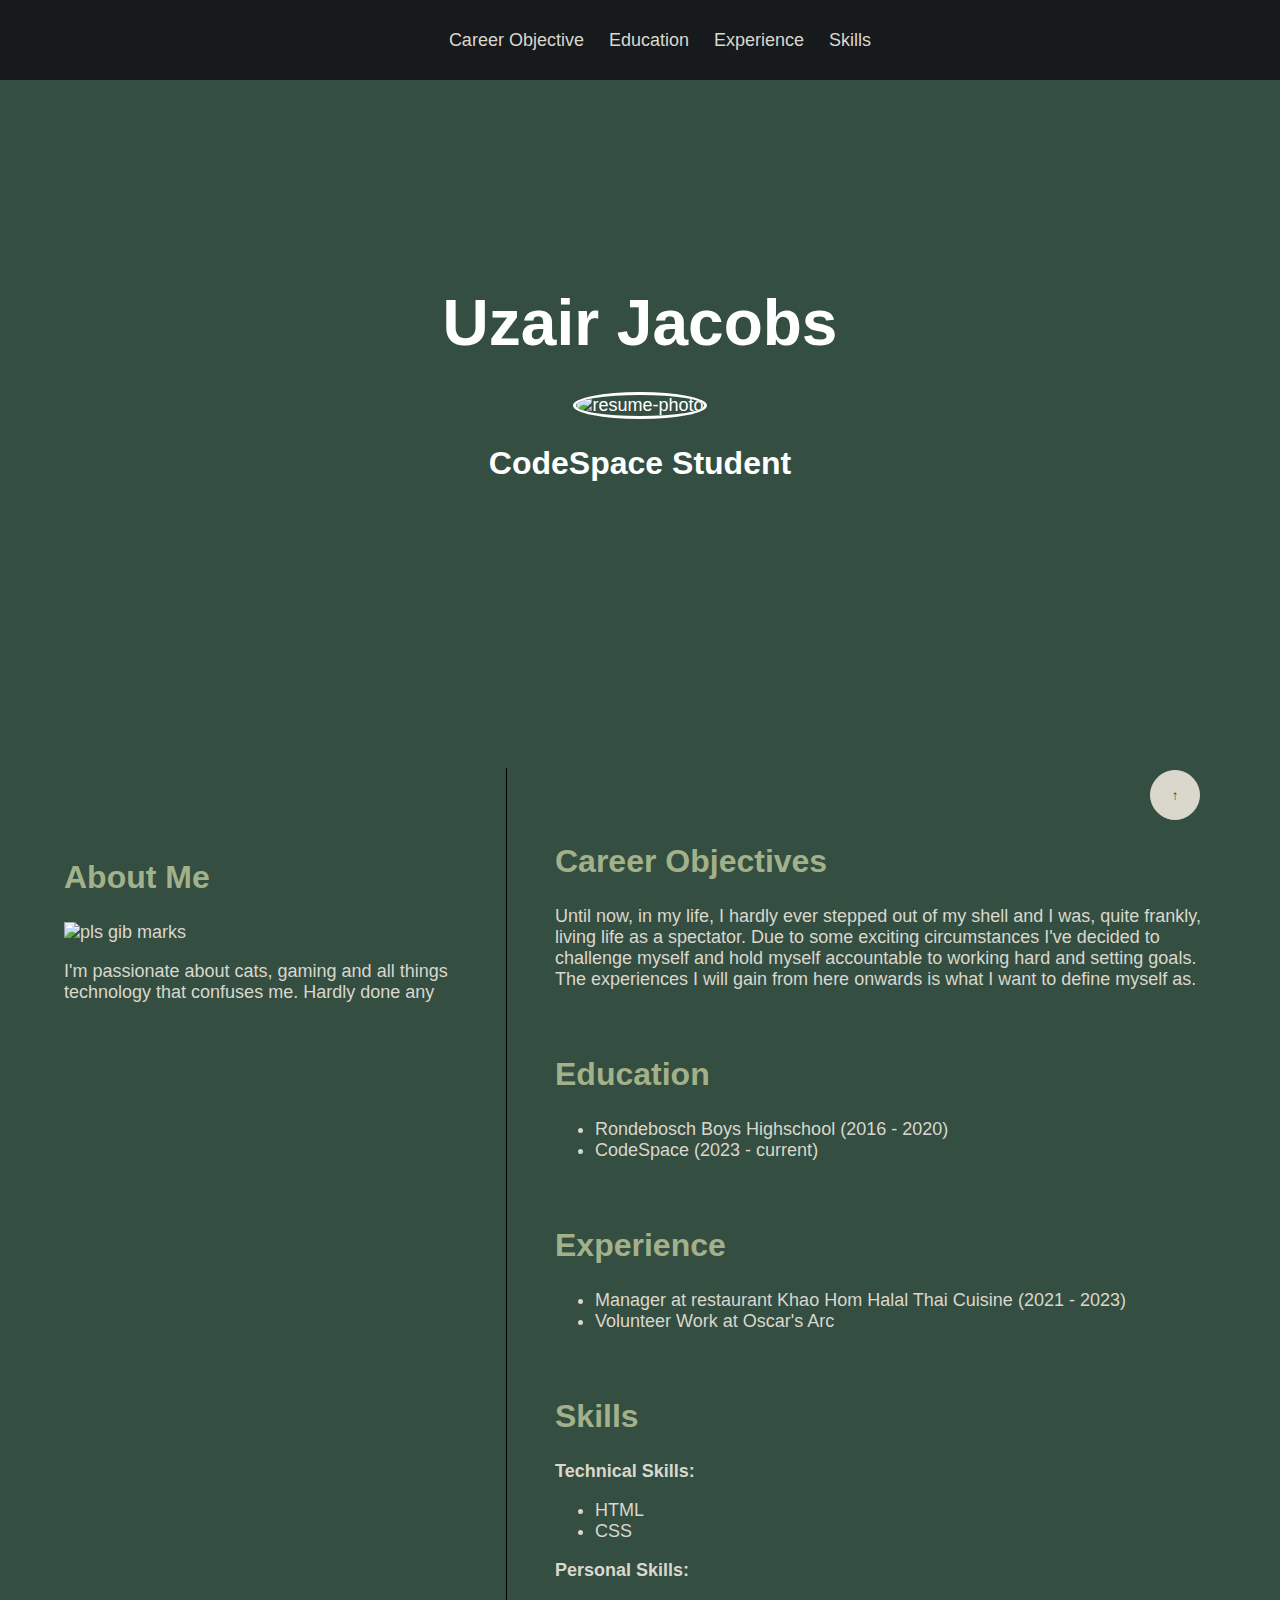
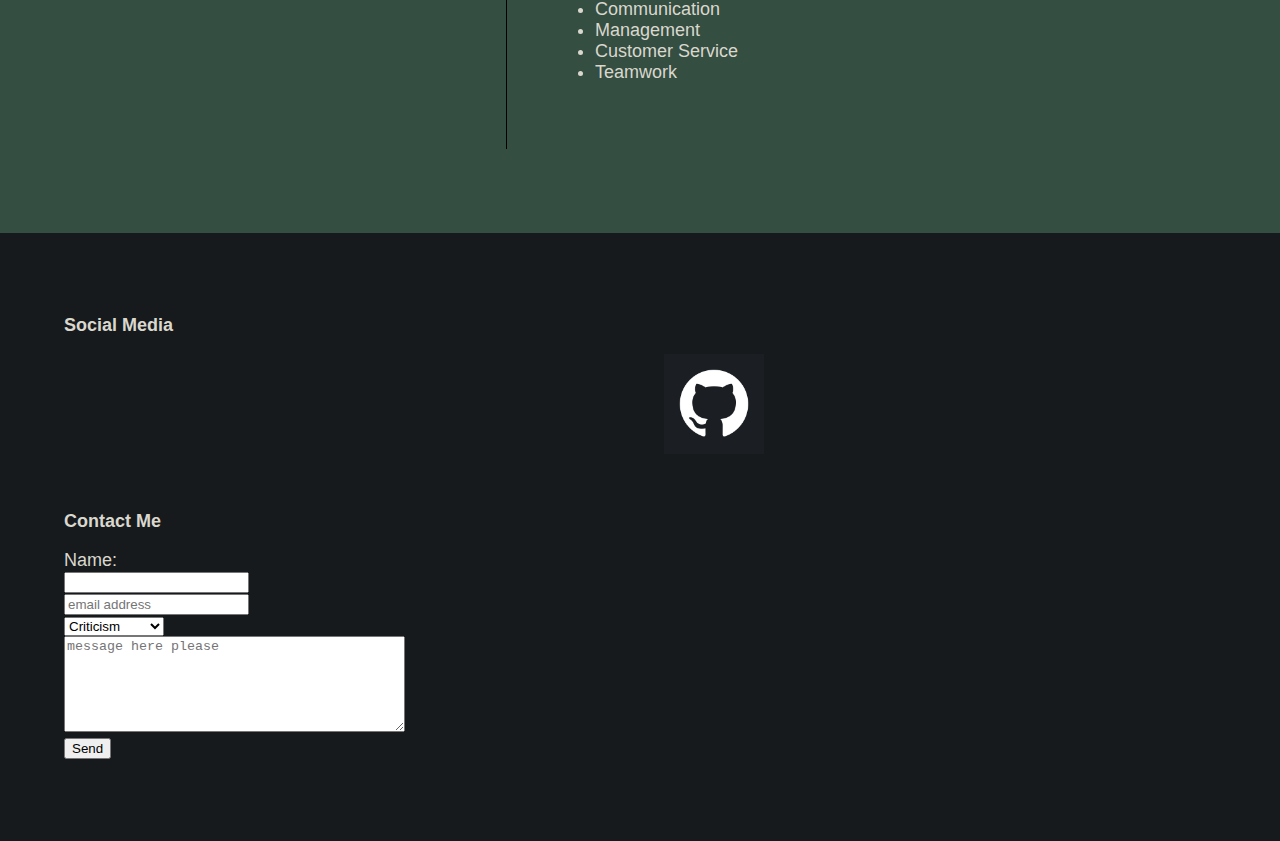
==== index.html @ 10acf21e "adjusted forms to fit rubric" ====
<!DOCTYPE html>
<html>
  <head>
    <title>Uzair's Resume</title>
    <link rel="stylesheet" href="css\style..css" />
    <link rel="icon" href="images/favicon.ico" type="image/x-icon" />
  </head>
  <body>
    <nav id="navbar">
      <ul>
        <li><a class="nav-link" href="#career">Career Objective</a></li>
        <li><a class="nav-link" href="#education">Education</a></li>
        <li><a class="nav-link" href="#experience">Experience</a></li>
        <li><a class="nav-link" href="#skills">Skills</a></li>
      </ul>
    </nav>
    <section class="hero">
      <div class="hero-inner">
        <h1>Uzair Jacobs</h1>

        <img
          src="images\resume-img-small.jpeg"
          alt="resume-photo"
          class="resume-image"
        />

        <h2>CodeSpace Student</h2>
      </div>
    </section>

    <a id="back-to-top" href="#top">
      <button>&uarr;</button>
    </a>

    <main class="main-body">
      <section class="box introduction">
        <h2>About Me</h2>
        <img src="images\coding-support-buddy.jpg" alt="pls gib marks" />
        <p>
          I'm passionate about cats, gaming and all things technology that
          confuses me. Hardly done any
        </p>
        <p></p>
      </section>

      <br />

      <div class="box content">
        <section>
          <h2 id="career">Career Objectives</h2>
          <p>
            Until now, in my life, I hardly ever stepped out of my shell and I
            was, quite frankly, living life as a spectator. Due to some exciting
            circumstances I've decided to challenge myself and hold myself
            accountable to working hard and setting goals. The experiences I
            will gain from here onwards is what I want to define myself as.
          </p>
        </section>

        <br />

        <section>
          <h2 id="education">Education</h2>
          <ul>
            <li>Rondebosch Boys Highschool (2016 - 2020)</li>
            <li>CodeSpace (2023 - current)</li>
          </ul>
        </section>

        <br />

        <section>
          <h2 id="experience">Experience</h2>
          <ul>
            <li>
              Manager at restaurant Khao Hom Halal Thai Cuisine (2021 - 2023)
            </li>
            <li>Volunteer Work at Oscar's Arc</li>
          </ul>
        </section>

        <br />

        <section>
          <h2 id="skills">Skills</h2>
          <h3>Technical Skills:</h3>
          <div>
            <ul>
              <li>HTML</li>
              <li>CSS</li>
            </ul>
          </div>
          <h3>Personal Skills:</h3>
          <div></div>
          <ul>
            <li>Communication</li>
            <li>Management</li>
            <li>Customer Service</li>
            <li>Teamwork</li>
          </ul>
        </section>
      </div>
    </main>

    <br />

    <footer>
      <h3>Social Media</h3>
      <section class="social">
        <a
          class="logo-linkedin"
          href="https://www.linkedin.com/in/uzair-jacobs-77336124b"
          target="_blank"
        ></a>
        <a
          class="logo-github"
          href="https://github.com/uzairjacobs"
          target="_blank"
        ></a>
      </section>

      <br />

      <h3>Contact Me</h3>
      <section>
        <form
          action="https://formsubmit.co/uzair.jac23@gmail.com"
          method="post"
          label
          for="name"
        >
          Name:<br />
          <input type="text" name="_name" class="text-box" />
          <br />
          

          <input
            type="email"
            name="email"
            class="text-box"
            placeholder="email address"
          />

          <br />

          <select name="_subject" class="text-box">
            <option value="Criticism">Criticism</option>
            <option value="Compliments">Compliments</option>
          </select>

          <br />

          <textarea
            name="message"
            class="text-box"
            cols="40"
            rows="6"
            placeholder="message here please"
          ></textarea>

          <br />

          <input class="submit" type="submit" value="Send" />
        </form>
      </section>
    </footer>
  </body>
</html>
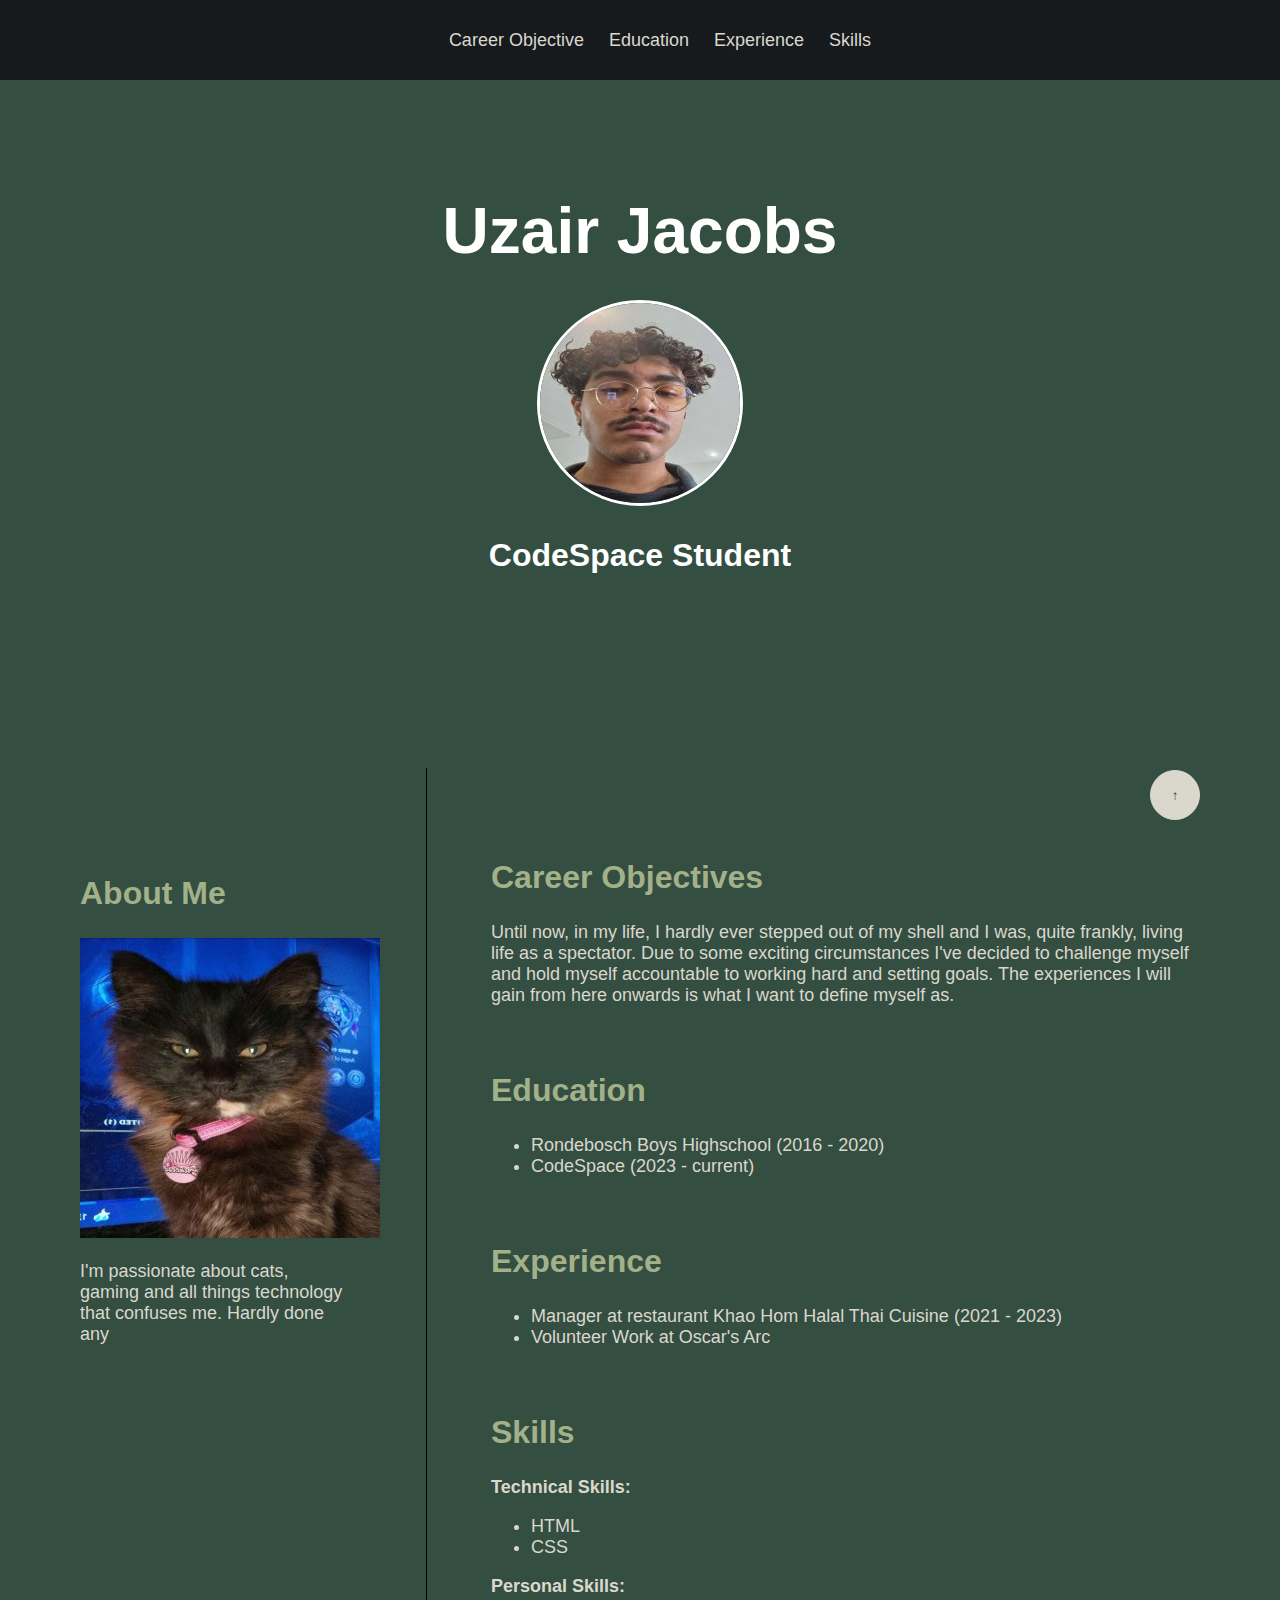
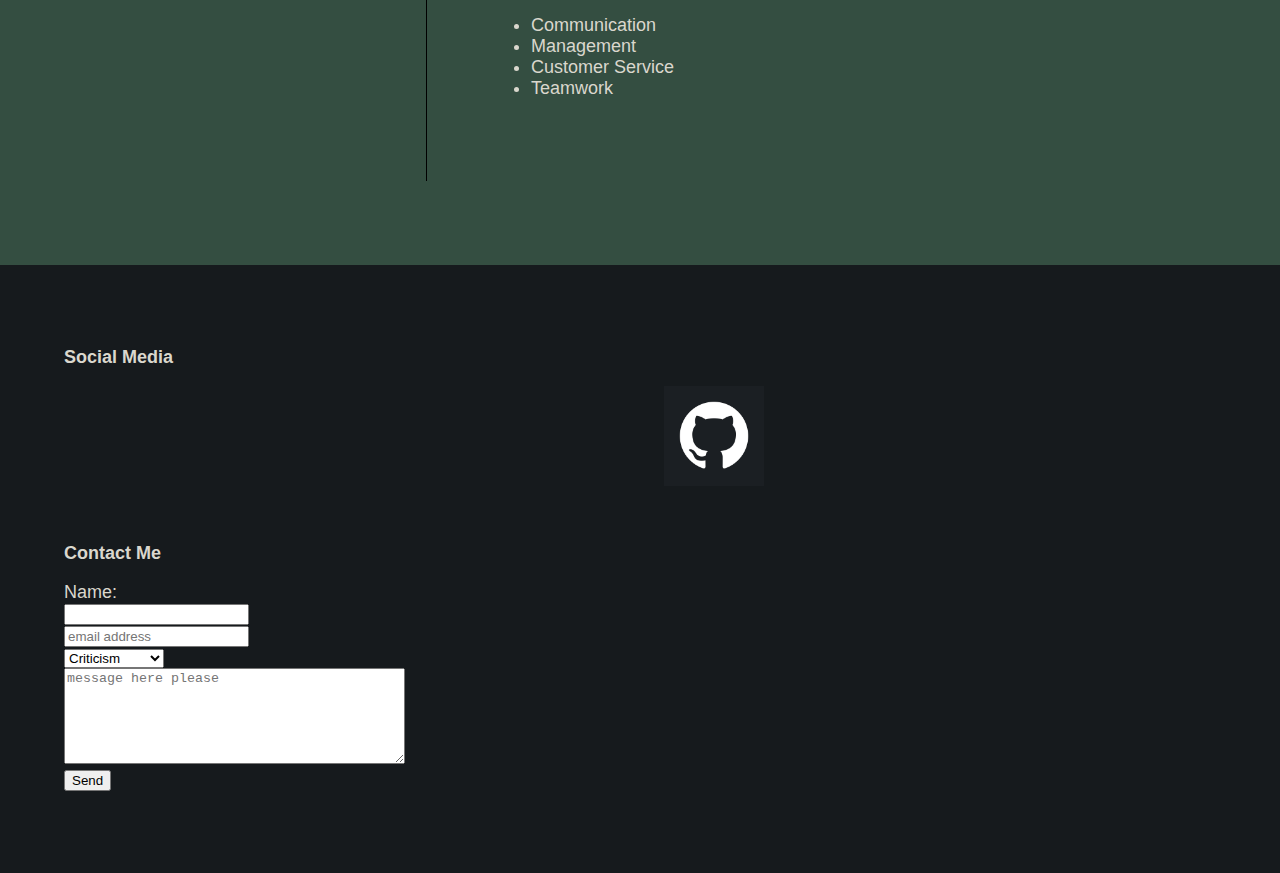
==== commit 5c1b539b: "added responsive images" ====
--- a/index.html
+++ b/index.html
@@ -19,7 +19,7 @@
         <h1>Uzair Jacobs</h1>
 
         <img
-          src="images\resume-img-small.jpeg"
+          src="images\resume-img.jpeg"
           alt="resume-photo"
           class="resume-image"
         />
@@ -35,7 +35,14 @@
     <main class="main-body">
       <section class="box introduction">
         <h2>About Me</h2>
-        <img src="images\coding-support-buddy.jpg" alt="pls gib marks" />
+        <div id="cat-images">
+          <picture>
+           <source srcset="./images\cola.jpg" media="(max-width: 600px)">
+           <source srcset="./images\cola-garden.jpg" media="(max-width:992px)">
+           <img src="images\cola-stare.jpg" alt="pls gib marks" />
+  
+          </picture>
+        </div>
         <p>
           I'm passionate about cats, gaming and all things technology that
           confuses me. Hardly done any
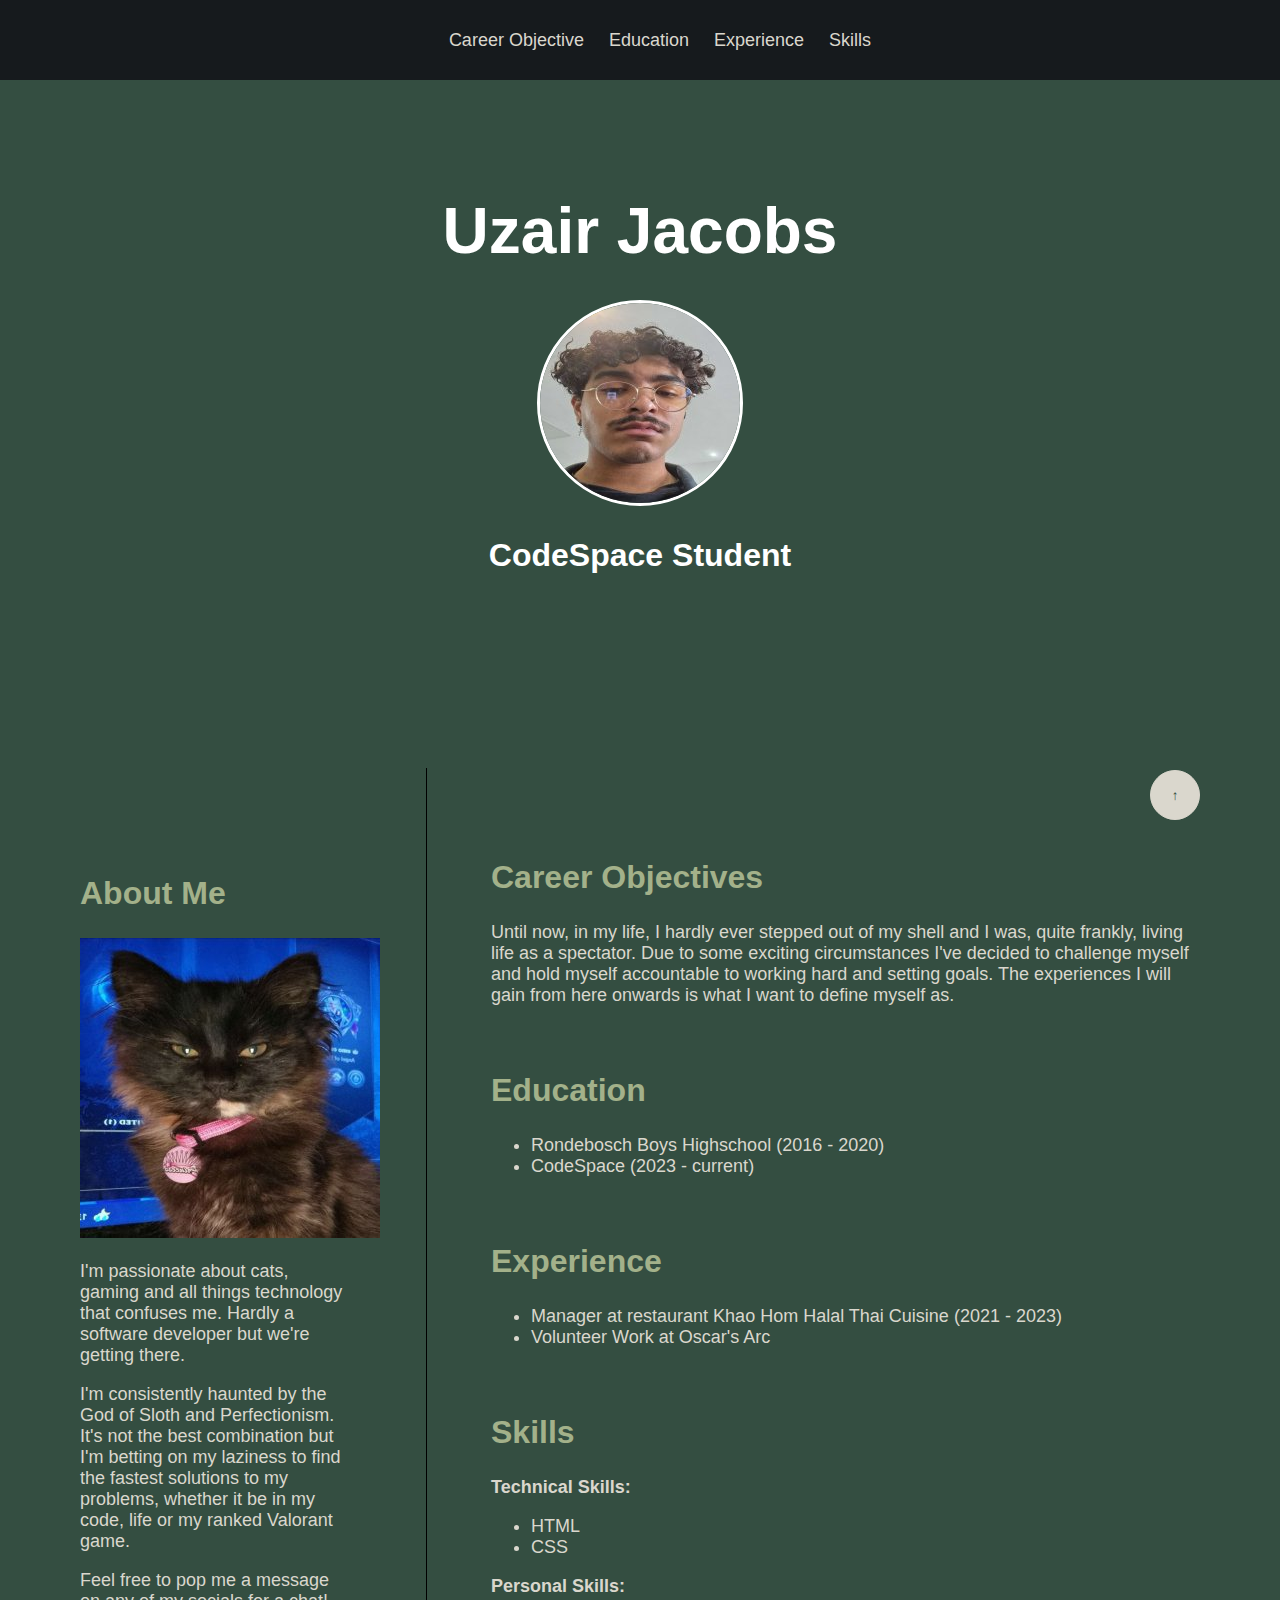
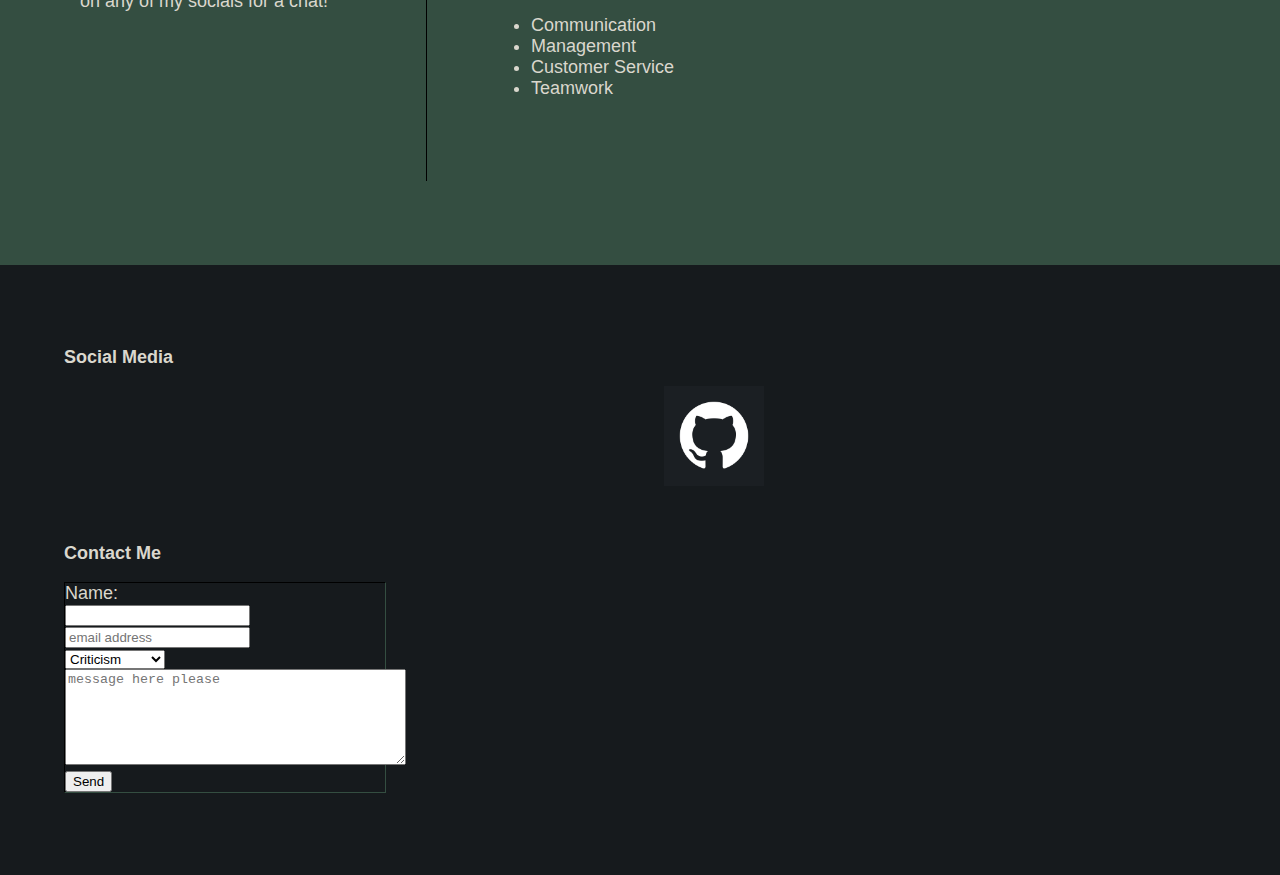
==== commit 05071e2a: "fixed image naming convention" ====
--- a/index.html
+++ b/index.html
@@ -37,18 +37,22 @@
         <h2>About Me</h2>
         <div id="cat-images">
           <picture>
-           <source srcset="./images\cola.jpg" media="(max-width: 600px)">
-           <source srcset="./images\cola-garden.jpg" media="(max-width:992px)">
-           <img src="images\cola-stare.jpg" alt="pls gib marks" />
+           <source srcset="./images\cola.jpeg" media="(max-width: 767px)">
+           <source srcset="./images\cola-garden.jpeg" media="(max-width:1023px)">
+           <img src="images\cola-stare.jpeg" alt="pls gib marks" />
   
           </picture>
         </div>
         <p>
           I'm passionate about cats, gaming and all things technology that
-          confuses me. Hardly done any
+          confuses me. Hardly a software developer but we're getting there.
         </p>
-        <p></p>
+        <p>I'm consistently haunted by the God of Sloth and Perfectionism. It's not the best combination but I'm betting on my laziness to find the fastest solutions to my problems, whether it be in my code, life or my ranked Valorant game. </p>
+        <p>Feel free to pop me a message on any of my socials for a chat!</p>
+    
+    
       </section>
+
 
       <br />
 
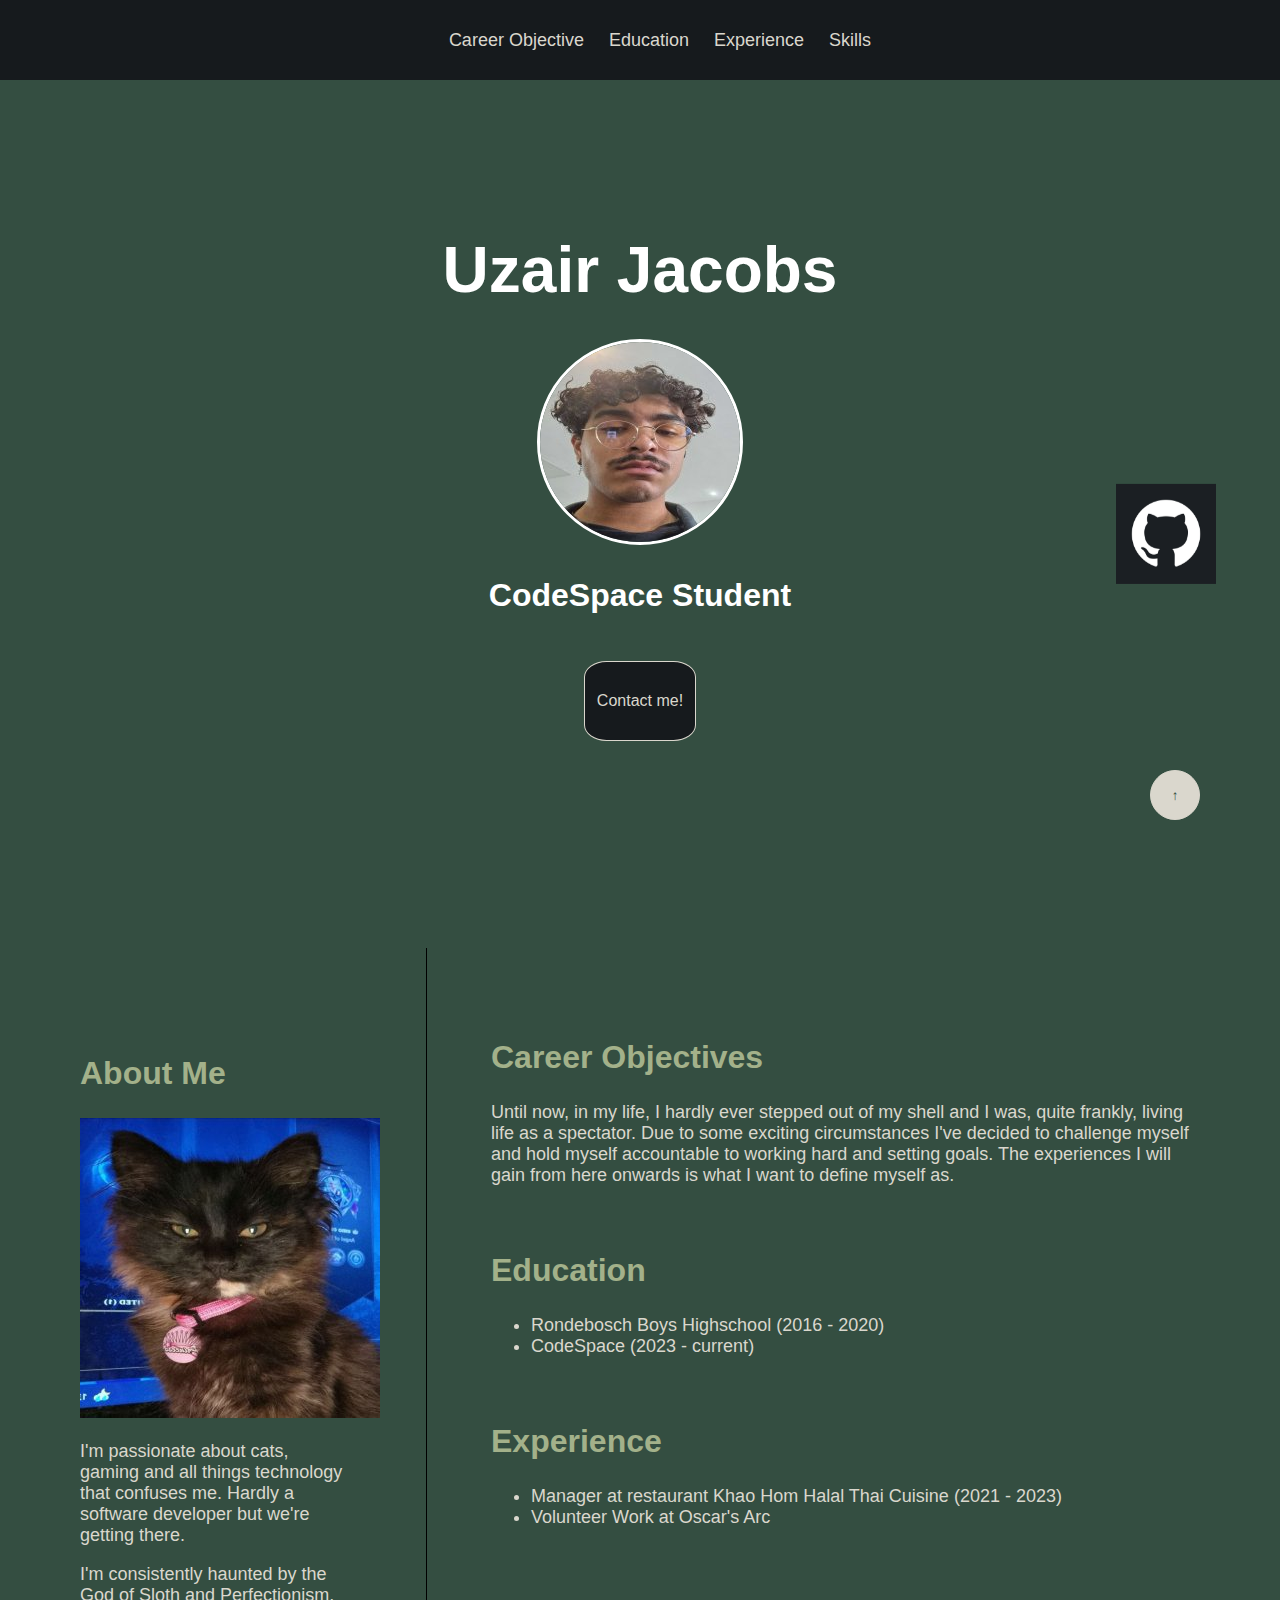
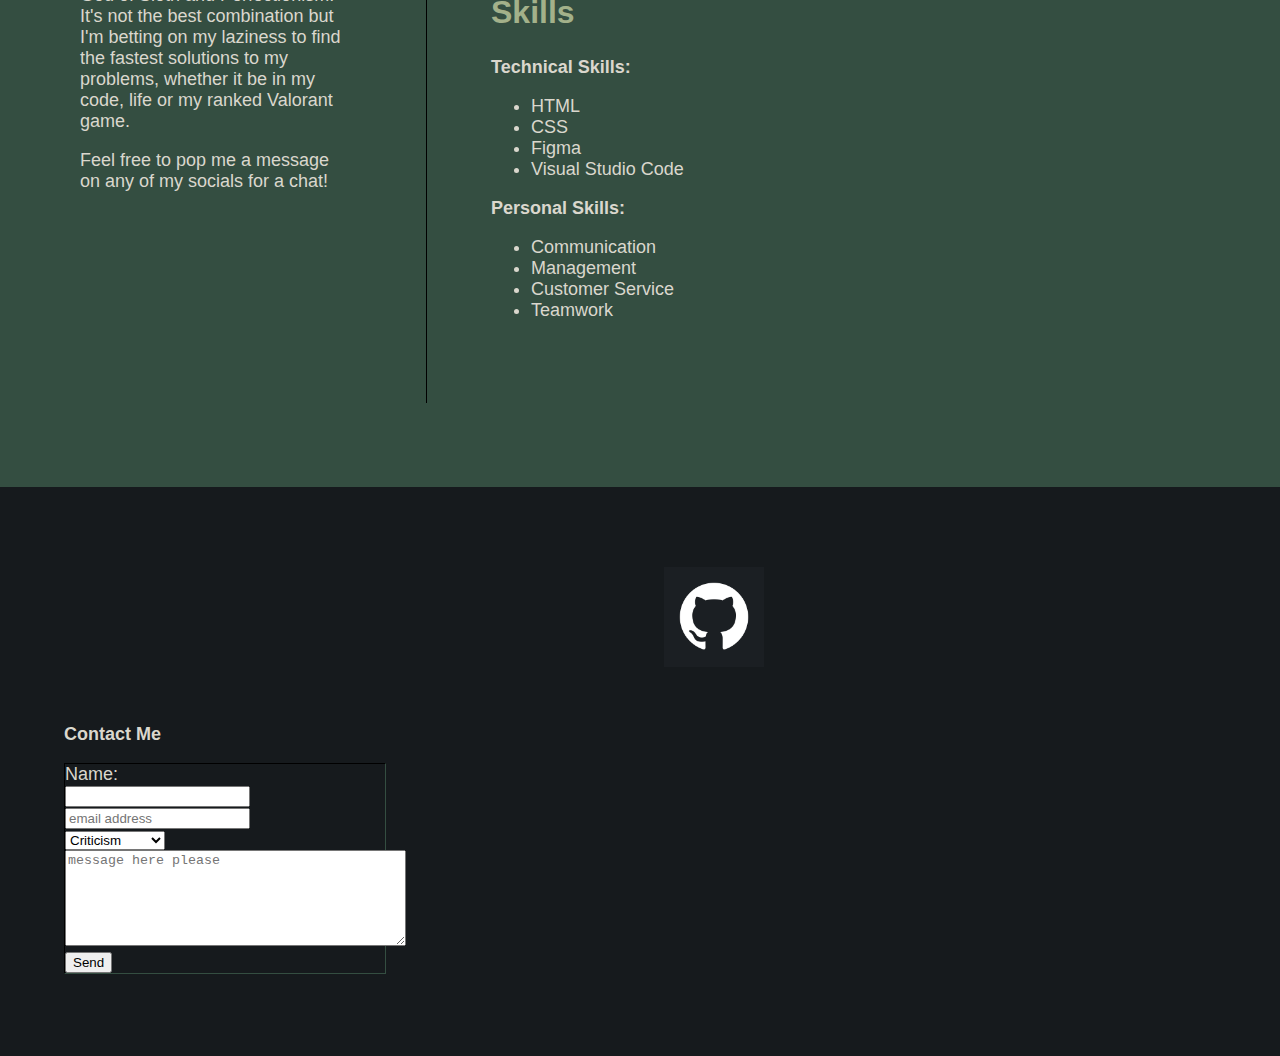
==== commit 00048258: "added links to footer" ====
--- a/index.html
+++ b/index.html
@@ -25,6 +25,23 @@
         />
 
         <h2>CodeSpace Student</h2>
+        <br />
+
+        <a id="to-contact-section" href="#contact">
+          <button>Contact me!</button>
+        </a>
+        <section class="social">
+          <a
+            class="logo-linkedin"
+            href="https://www.linkedin.com/in/uzair-jacobs-77336124b"
+            target="_blank"
+          ></a>
+          <a
+            class="logo-github"
+            href="https://github.com/uzairjacobs"
+            target="_blank"
+          ></a>
+        </section>
       </div>
     </section>
 
@@ -37,22 +54,26 @@
         <h2>About Me</h2>
         <div id="cat-images">
           <picture>
-           <source srcset="./images\cola.jpeg" media="(max-width: 767px)">
-           <source srcset="./images\cola-garden.jpeg" media="(max-width:1023px)">
-           <img src="images\cola-stare.jpeg" alt="pls gib marks" />
-  
+            <source srcset="./images\cola.jpeg" media="(max-width: 767px)" />
+            <source
+              srcset="./images\cola-garden.jpeg"
+              media="(max-width:1023px)"
+            />
+            <img src="images\cola-stare.jpeg" alt="pls gib marks" />
           </picture>
         </div>
         <p>
           I'm passionate about cats, gaming and all things technology that
           confuses me. Hardly a software developer but we're getting there.
         </p>
-        <p>I'm consistently haunted by the God of Sloth and Perfectionism. It's not the best combination but I'm betting on my laziness to find the fastest solutions to my problems, whether it be in my code, life or my ranked Valorant game. </p>
+        <p>
+          I'm consistently haunted by the God of Sloth and Perfectionism. It's
+          not the best combination but I'm betting on my laziness to find the
+          fastest solutions to my problems, whether it be in my code, life or my
+          ranked Valorant game.
+        </p>
         <p>Feel free to pop me a message on any of my socials for a chat!</p>
-    
-    
       </section>
-
 
       <br />
 
@@ -99,6 +120,8 @@
             <ul>
               <li>HTML</li>
               <li>CSS</li>
+              <li>Figma</li>
+              <li>Visual Studio Code</li>
             </ul>
           </div>
           <h3>Personal Skills:</h3>
@@ -116,8 +139,7 @@
     <br />
 
     <footer>
-      <h3>Social Media</h3>
-      <section class="social">
+      <section class="bottom-social">
         <a
           class="logo-linkedin"
           href="https://www.linkedin.com/in/uzair-jacobs-77336124b"
@@ -129,10 +151,9 @@
           target="_blank"
         ></a>
       </section>
-
       <br />
 
-      <h3>Contact Me</h3>
+      <h3 id="contact">Contact Me</h3>
       <section>
         <form
           action="https://formsubmit.co/uzair.jac23@gmail.com"
@@ -143,7 +164,6 @@
           Name:<br />
           <input type="text" name="_name" class="text-box" />
           <br />
-          
 
           <input
             type="email"
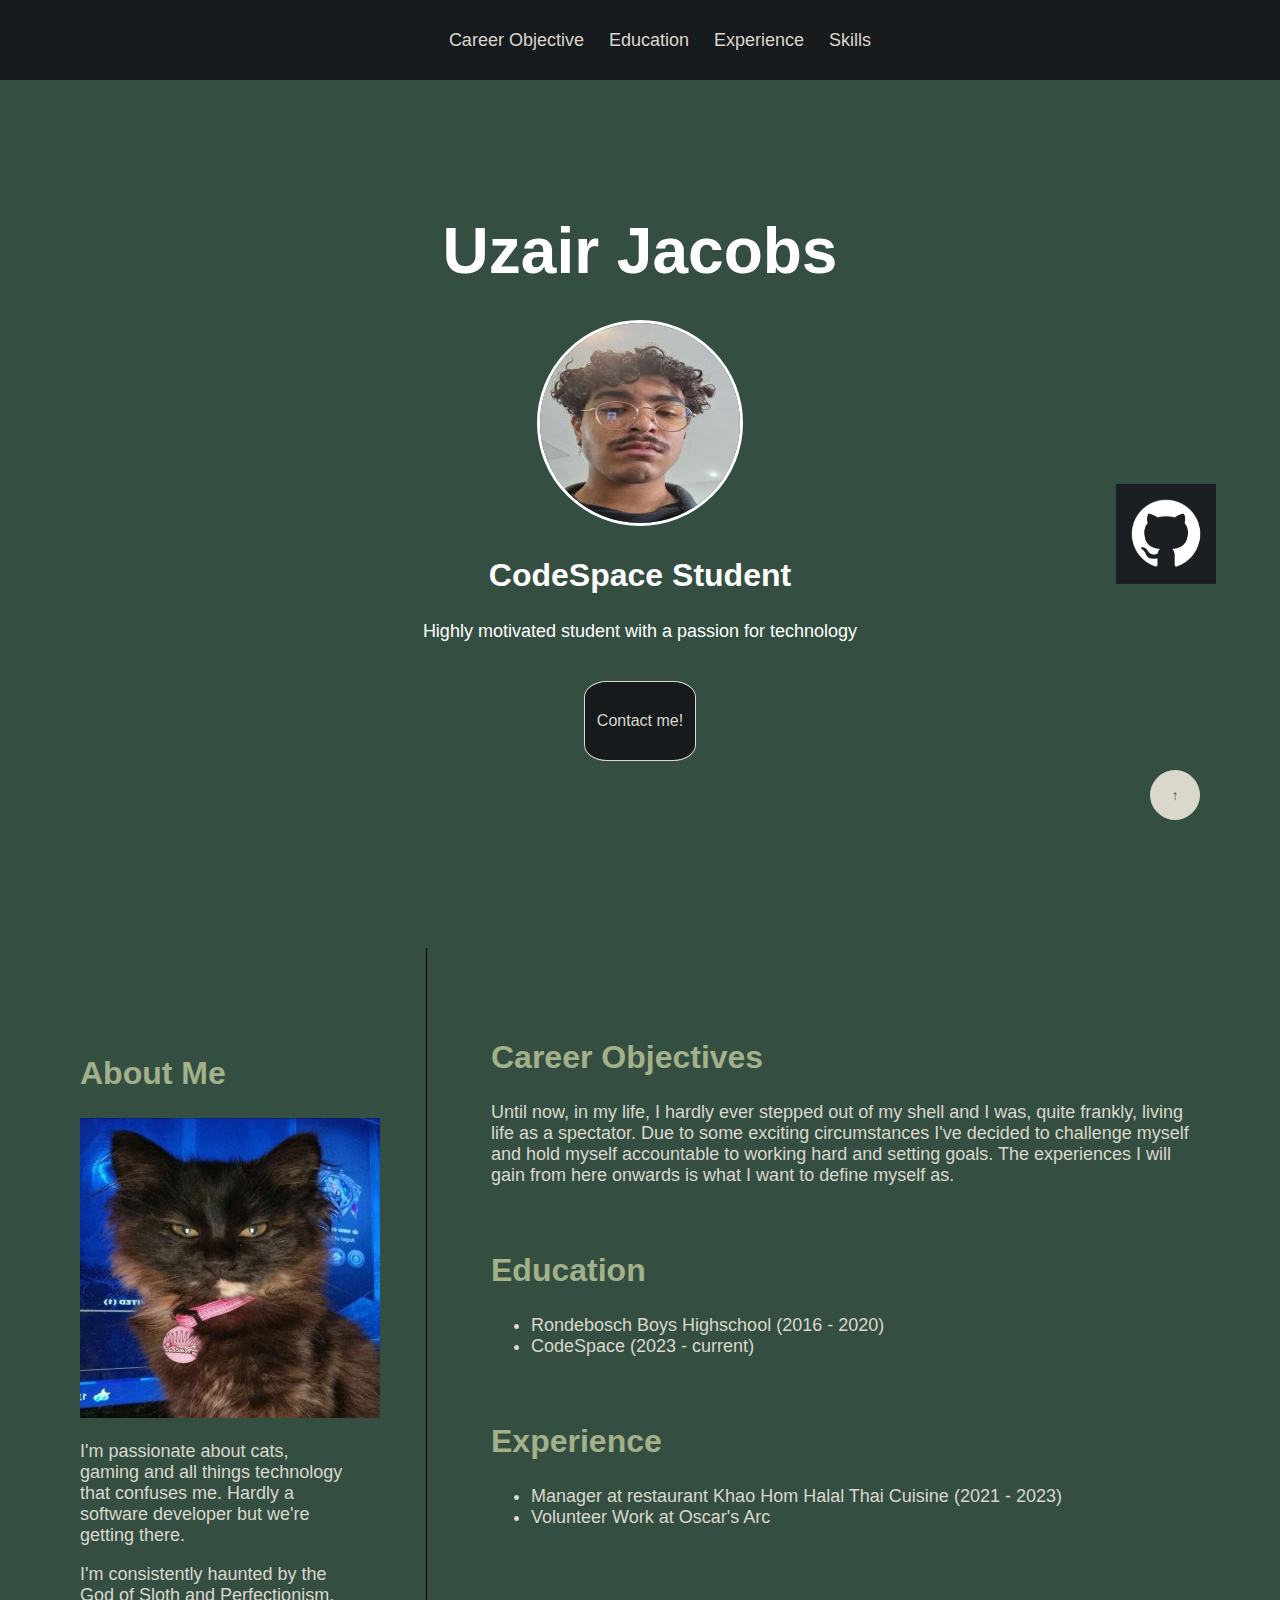
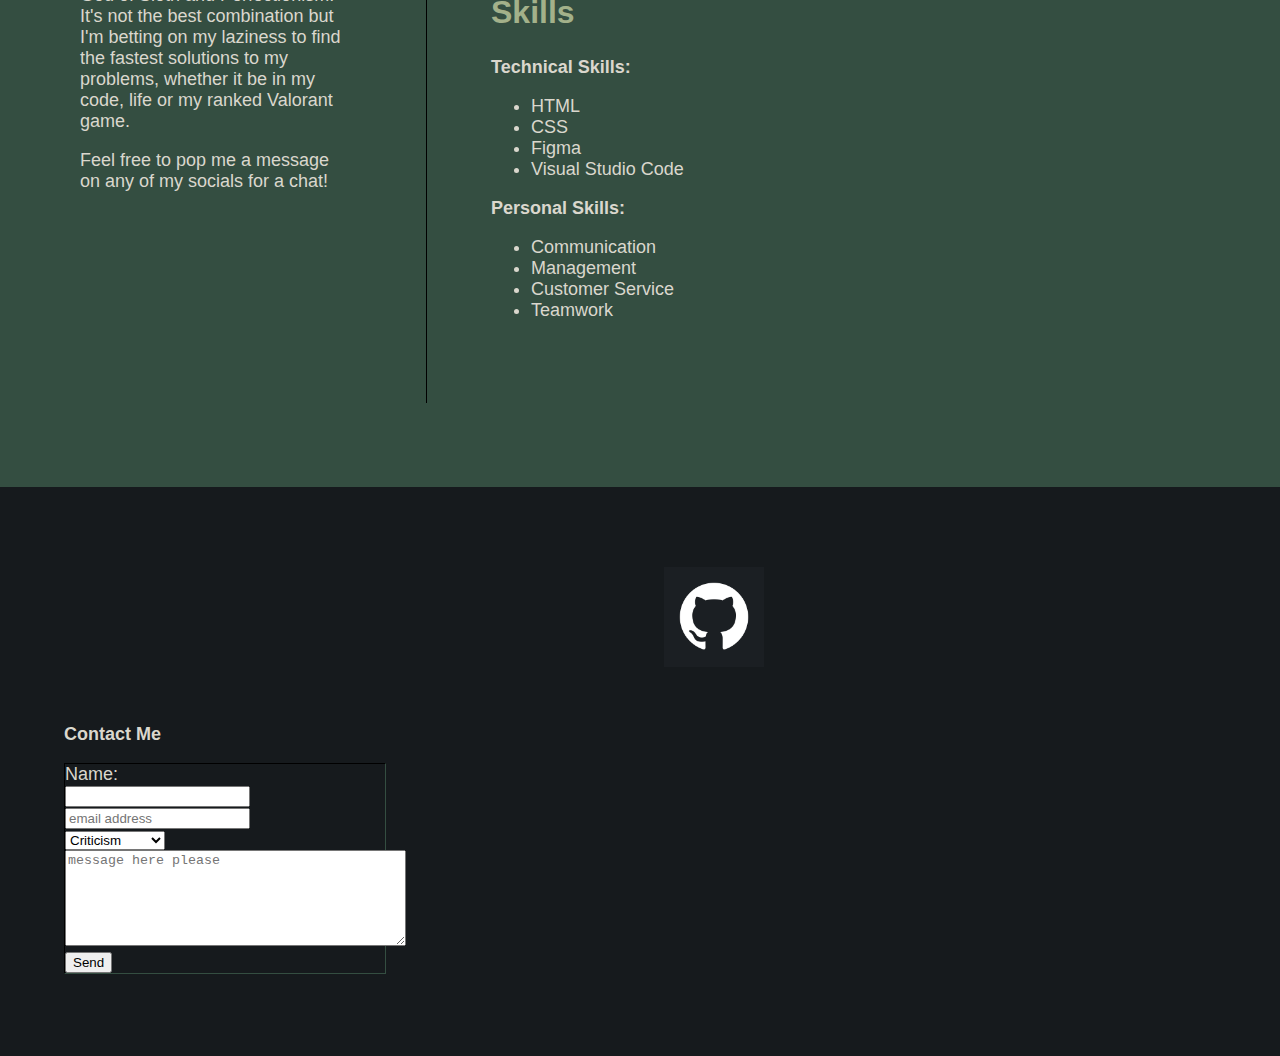
==== commit 005d1d1e: "added intro to header" ====
--- a/index.html
+++ b/index.html
@@ -25,6 +25,7 @@
         />
 
         <h2>CodeSpace Student</h2>
+        <p>Highly motivated student with a passion for technology</p>
         <br />
 
         <a id="to-contact-section" href="#contact">
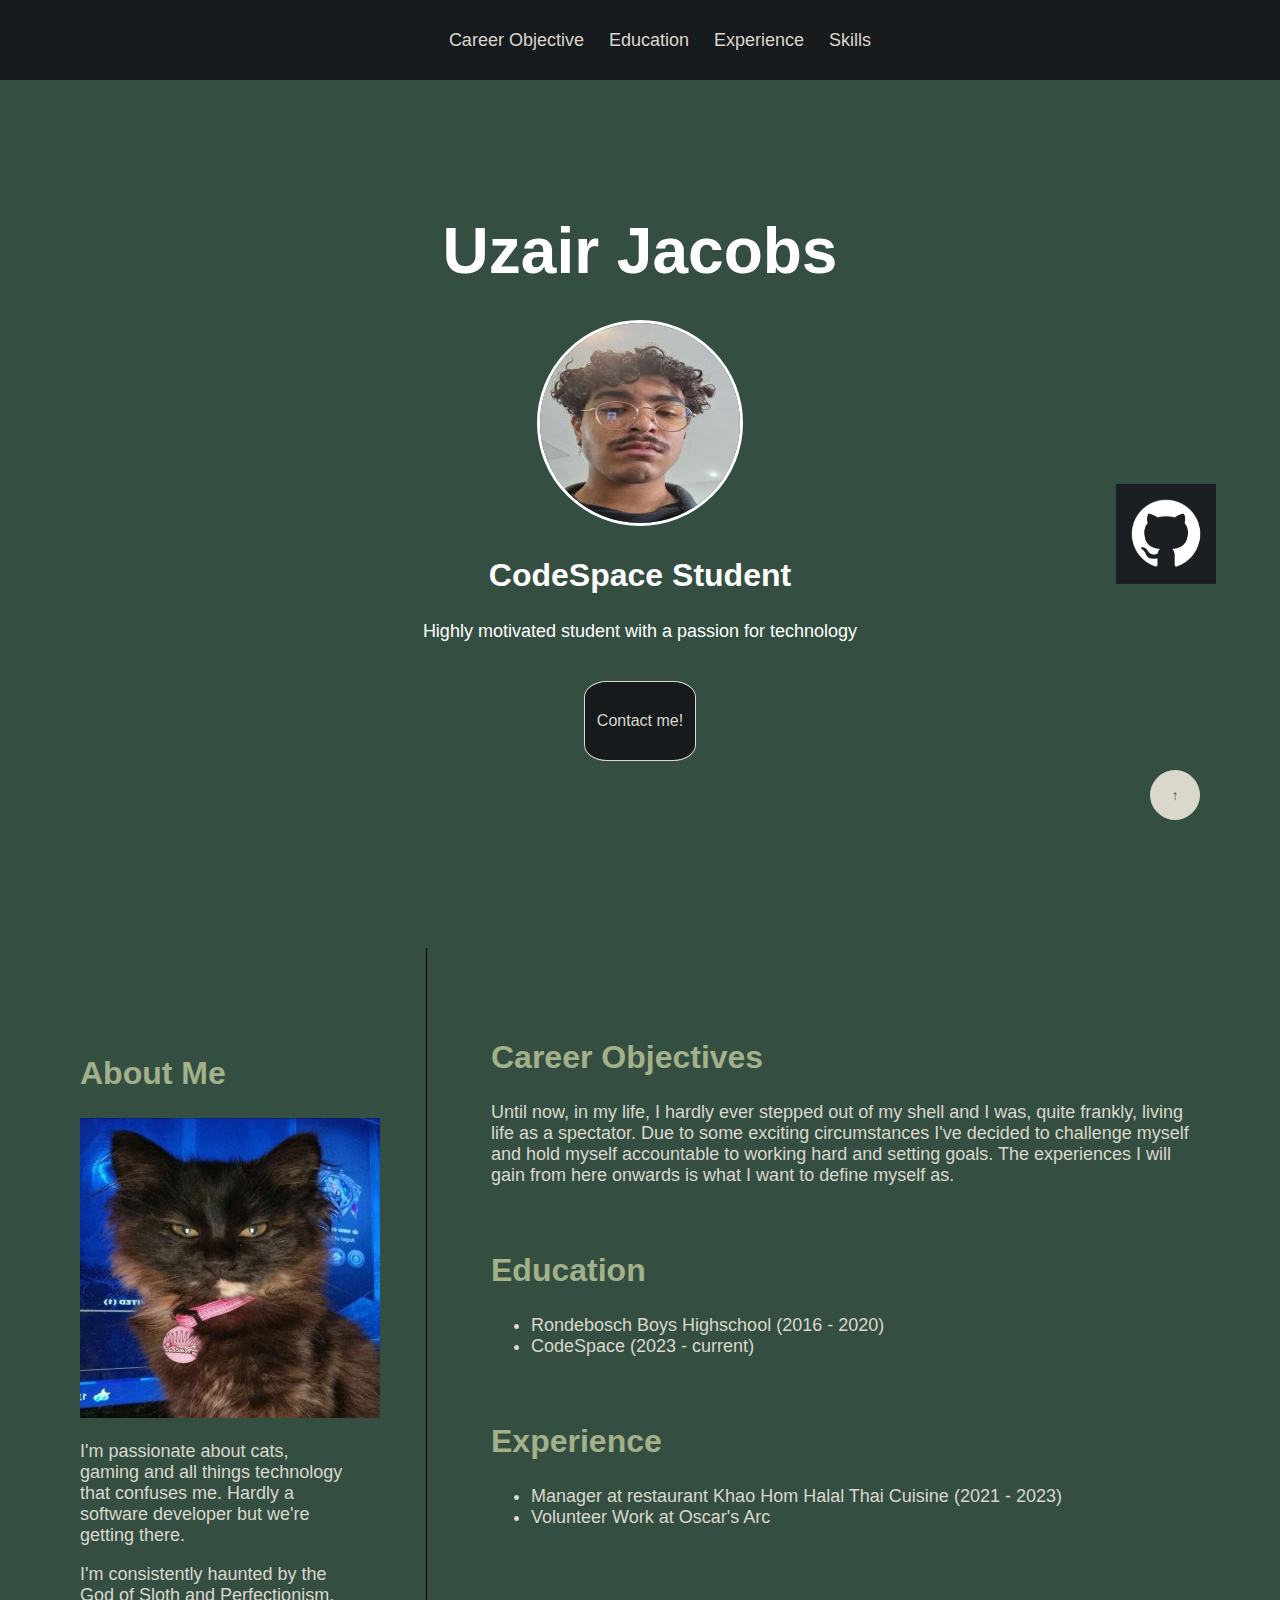
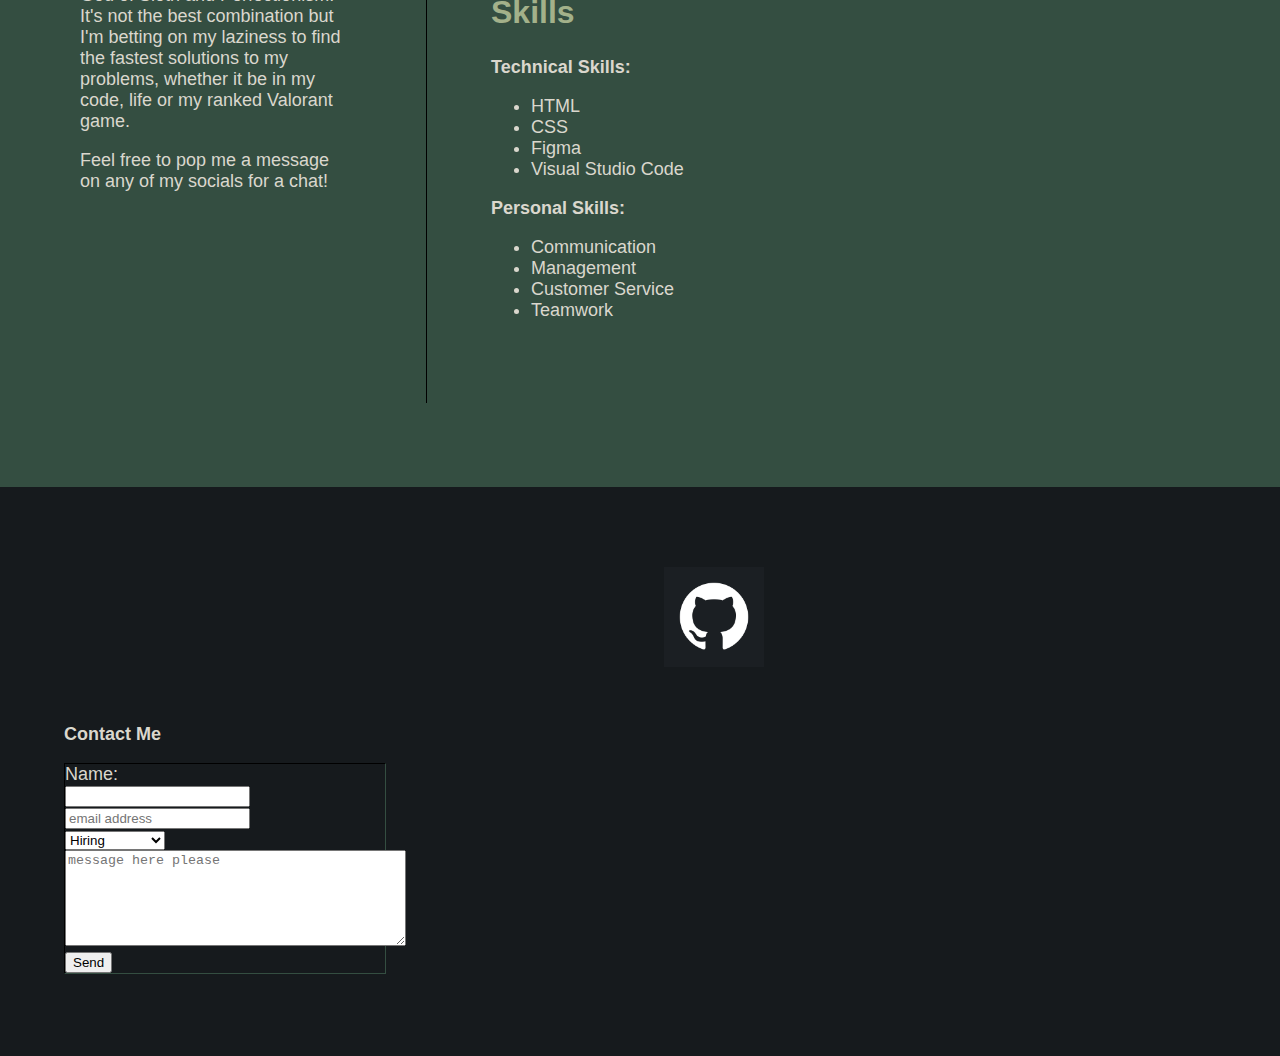
==== commit 76777905: "added form option" ====
--- a/index.html
+++ b/index.html
@@ -176,6 +176,7 @@
           <br />
 
           <select name="_subject" class="text-box">
+            <option value="Hiring">Hiring</option>
             <option value="Criticism">Criticism</option>
             <option value="Compliments">Compliments</option>
           </select>
